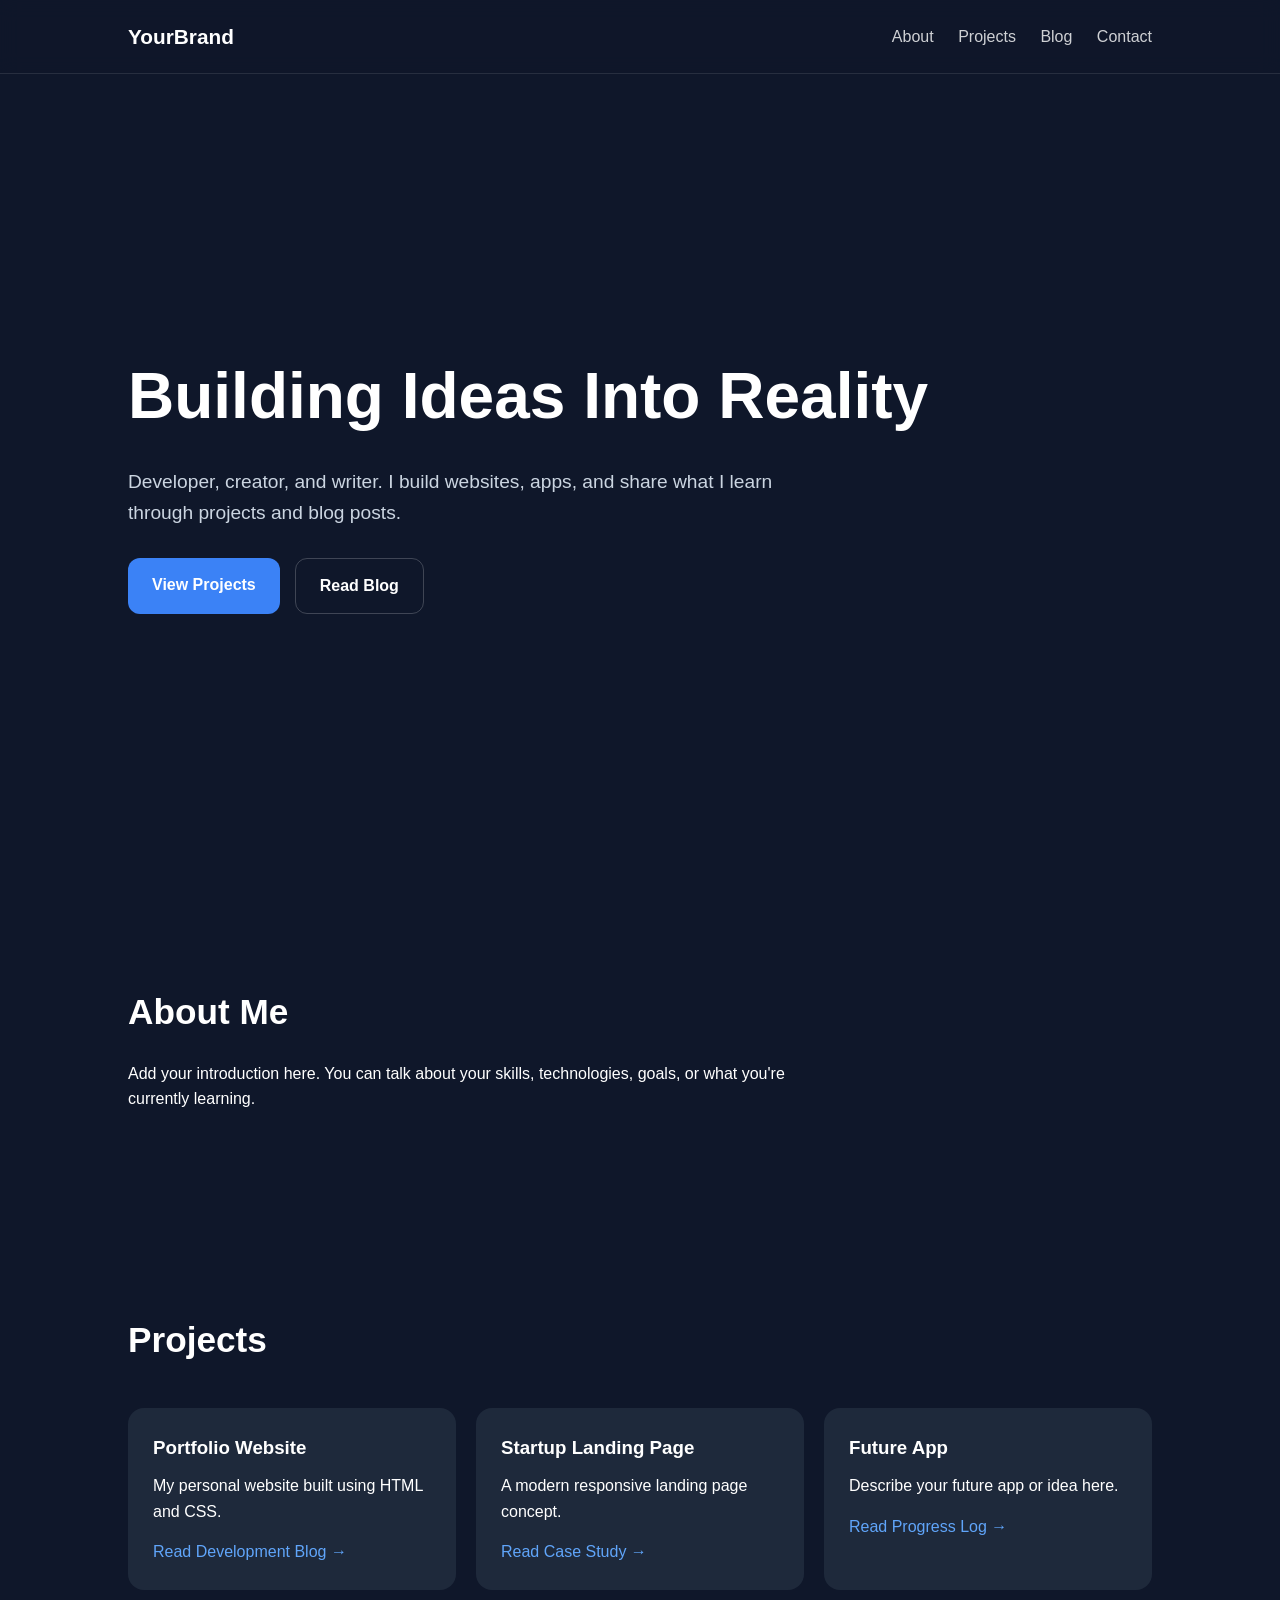
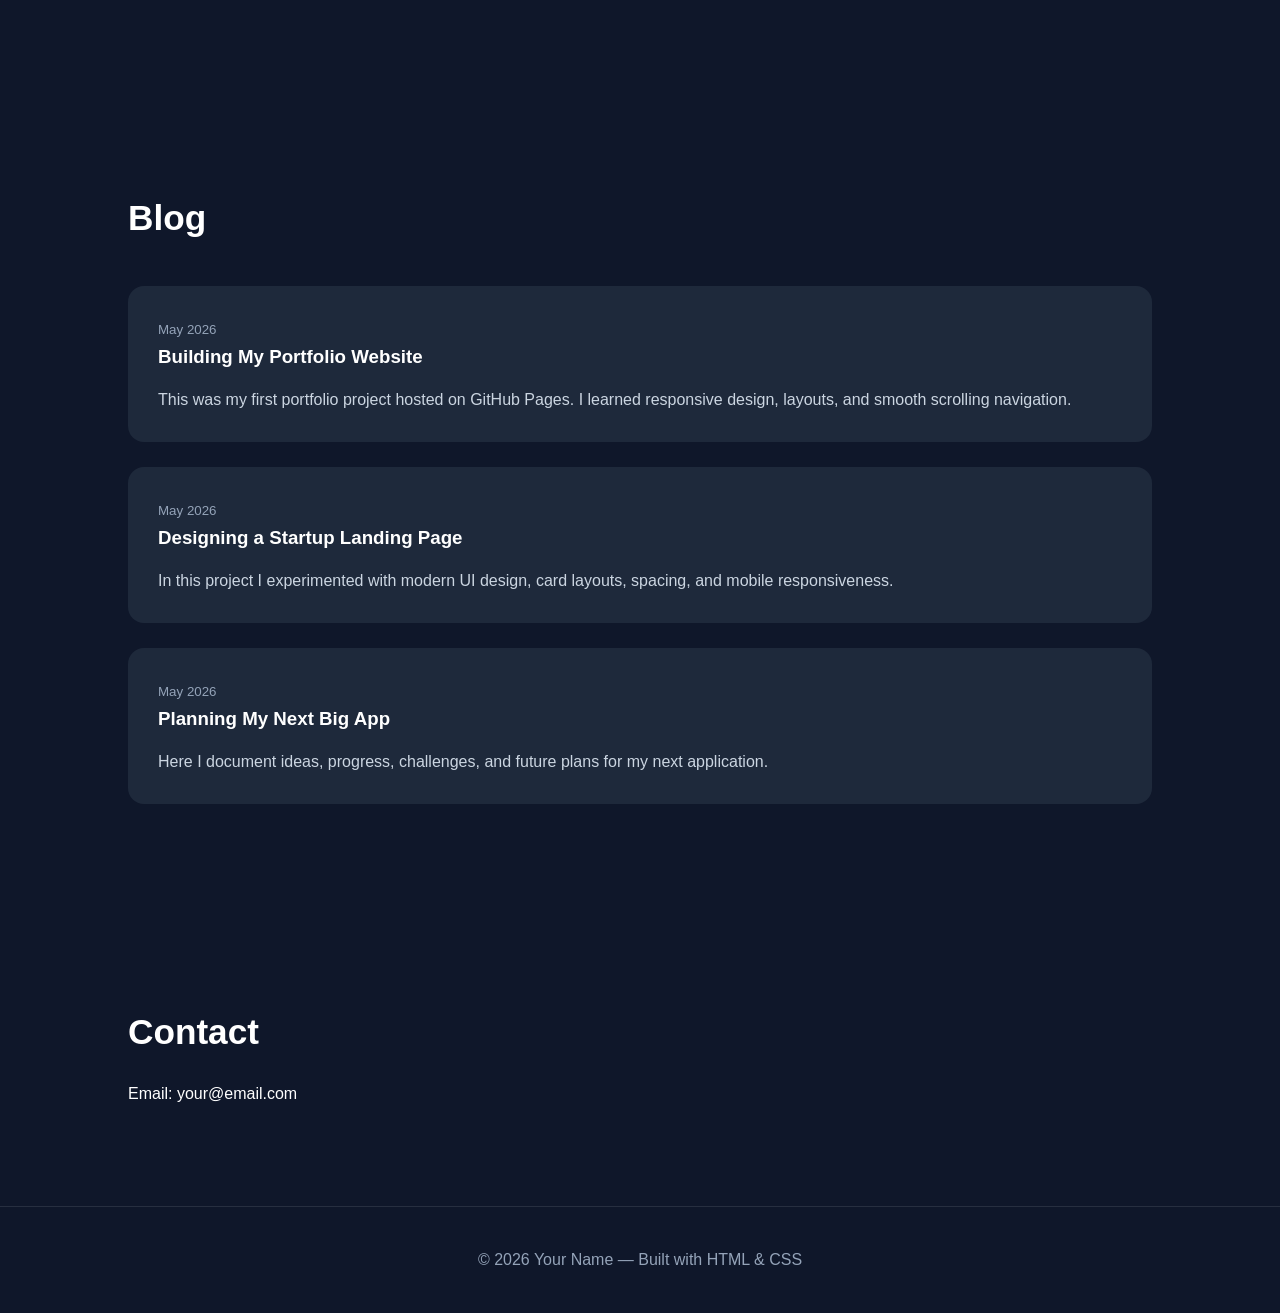
==== index.html @ 17de9a35 "Update index.html" ====
<!DOCTYPE html>
<html lang="en">
<head>
  <meta charset="UTF-8" />
  <meta name="viewport" content="width=device-width, initial-scale=1.0"/>

  <title>Your Portfolio</title>

  <style>
    *{
      margin:0;
      padding:0;
      box-sizing:border-box;
      scroll-behavior:smooth;
    }

    body{
      font-family: Arial, sans-serif;
      background:#0f172a;
      color:white;
      line-height:1.6;
    }

    header{
      position:sticky;
      top:0;
      background:#0f172aee;
      backdrop-filter:blur(10px);
      border-bottom:1px solid rgba(255,255,255,0.1);
      padding:20px 10%;
      display:flex;
      justify-content:space-between;
      align-items:center;
      z-index:1000;
    }

    .logo{
      font-size:1.3rem;
      font-weight:bold;
    }

    nav a{
      color:white;
      text-decoration:none;
      margin-left:20px;
      opacity:0.8;
      transition:0.2s;
    }

    nav a:hover{
      opacity:1;
    }

    .hero{
      min-height:90vh;
      display:flex;
      flex-direction:column;
      justify-content:center;
      padding:0 10%;
    }

    .hero h1{
      font-size:4rem;
      margin-bottom:20px;
    }

    .hero p{
      max-width:650px;
      color:#cbd5e1;
      font-size:1.2rem;
      margin-bottom:30px;
    }

    .buttons{
      display:flex;
      gap:15px;
      flex-wrap:wrap;
    }

    .btn{
      padding:14px 24px;
      border-radius:12px;
      text-decoration:none;
      font-weight:bold;
      transition:0.2s;
    }

    .primary{
      background:#3b82f6;
      color:white;
    }

    .primary:hover{
      background:#2563eb;
    }

    .secondary{
      border:1px solid rgba(255,255,255,0.2);
      color:white;
    }

    .secondary:hover{
      background:rgba(255,255,255,0.05);
    }

    section{
      padding:100px 10%;
    }

    h2{
      font-size:2.2rem;
      margin-bottom:20px;
    }

    .projects-grid{
      display:grid;
      grid-template-columns:repeat(auto-fit,minmax(250px,1fr));
      gap:20px;
      margin-top:40px;
    }

    .project-card{
      background:#1e293b;
      padding:25px;
      border-radius:16px;
      transition:0.2s;
    }

    .project-card:hover{
      transform:translateY(-5px);
    }

    .project-card h3{
      margin-bottom:10px;
    }

    .project-card a{
      display:inline-block;
      margin-top:15px;
      color:#60a5fa;
      text-decoration:none;
    }

    .blog-container{
      display:grid;
      gap:25px;
      margin-top:40px;
    }

    .blog-post{
      background:#1e293b;
      padding:30px;
      border-radius:16px;
    }

    .blog-post h3{
      margin-bottom:10px;
    }

    .blog-post small{
      color:#94a3b8;
    }

    .blog-post p{
      margin-top:15px;
      color:#cbd5e1;
    }

    footer{
      text-align:center;
      padding:40px;
      color:#94a3b8;
      border-top:1px solid rgba(255,255,255,0.1);
    }

    @media(max-width:768px){
      .hero h1{
        font-size:2.8rem;
      }

      nav{
        display:none;
      }
    }
  </style>
</head>

<body>

  <header>
    <div class="logo">YourBrand</div>

    <nav>
      <a href="#about">About</a>
      <a href="#projects">Projects</a>
      <a href="#blog">Blog</a>
      <a href="#contact">Contact</a>
    </nav>
  </header>

  <!-- HERO -->
  <main class="hero">
    <h1>Building Ideas Into Reality</h1>

    <p>
      Developer, creator, and writer.
      I build websites, apps, and share what I learn through projects and blog posts.
    </p>

    <div class="buttons">
      <a class="btn primary" href="#projects">
        View Projects
      </a>

      <a class="btn secondary" href="#blog">
        Read Blog
      </a>
    </div>
  </main>

  <!-- ABOUT -->
  <section id="about">
    <h2>About Me</h2>

    <p style="max-width:700px;">
      Add your introduction here.
      You can talk about your skills, technologies, goals,
      or what you're currently learning.
    </p>
  </section>

  <!-- PROJECTS -->
  <section id="projects">
    <h2>Projects</h2>

    <div class="projects-grid">

      <div class="project-card">
        <h3>Portfolio Website</h3>

        <p>
          My personal website built using HTML and CSS.
        </p>

        <a href="#blog-post-1">
          Read Development Blog →
        </a>
      </div>

      <div class="project-card">
        <h3>Startup Landing Page</h3>

        <p>
          A modern responsive landing page concept.
        </p>

        <a href="#blog-post-2">
          Read Case Study →
        </a>
      </div>

      <div class="project-card">
        <h3>Future App</h3>

        <p>
          Describe your future app or idea here.
        </p>

        <a href="#blog-post-3">
          Read Progress Log →
        </a>
      </div>

    </div>
  </section>

  <!-- BLOG -->
  <section id="blog">
    <h2>Blog</h2>

    <div class="blog-container">

      <article class="blog-post" id="blog-post-1">
        <small>May 2026</small>

        <h3>Building My Portfolio Website</h3>

        <p>
          This was my first portfolio project hosted on GitHub Pages.
          I learned responsive design, layouts, and smooth scrolling navigation.
        </p>
      </article>

      <article class="blog-post" id="blog-post-2">
        <small>May 2026</small>

        <h3>Designing a Startup Landing Page</h3>

        <p>
          In this project I experimented with modern UI design,
          card layouts, spacing, and mobile responsiveness.
        </p>
      </article>

      <article class="blog-post" id="blog-post-3">
        <small>May 2026</small>

        <h3>Planning My Next Big App</h3>

        <p>
          Here I document ideas, progress, challenges,
          and future plans for my next application.
        </p>
      </article>

    </div>
  </section>

  <!-- CONTACT -->
  <section id="contact">
    <h2>Contact</h2>

    <p>Email: your@email.com</p>
  </section>

  <footer>
    © 2026 Your Name — Built with HTML & CSS
  </footer>

</body>
</html>
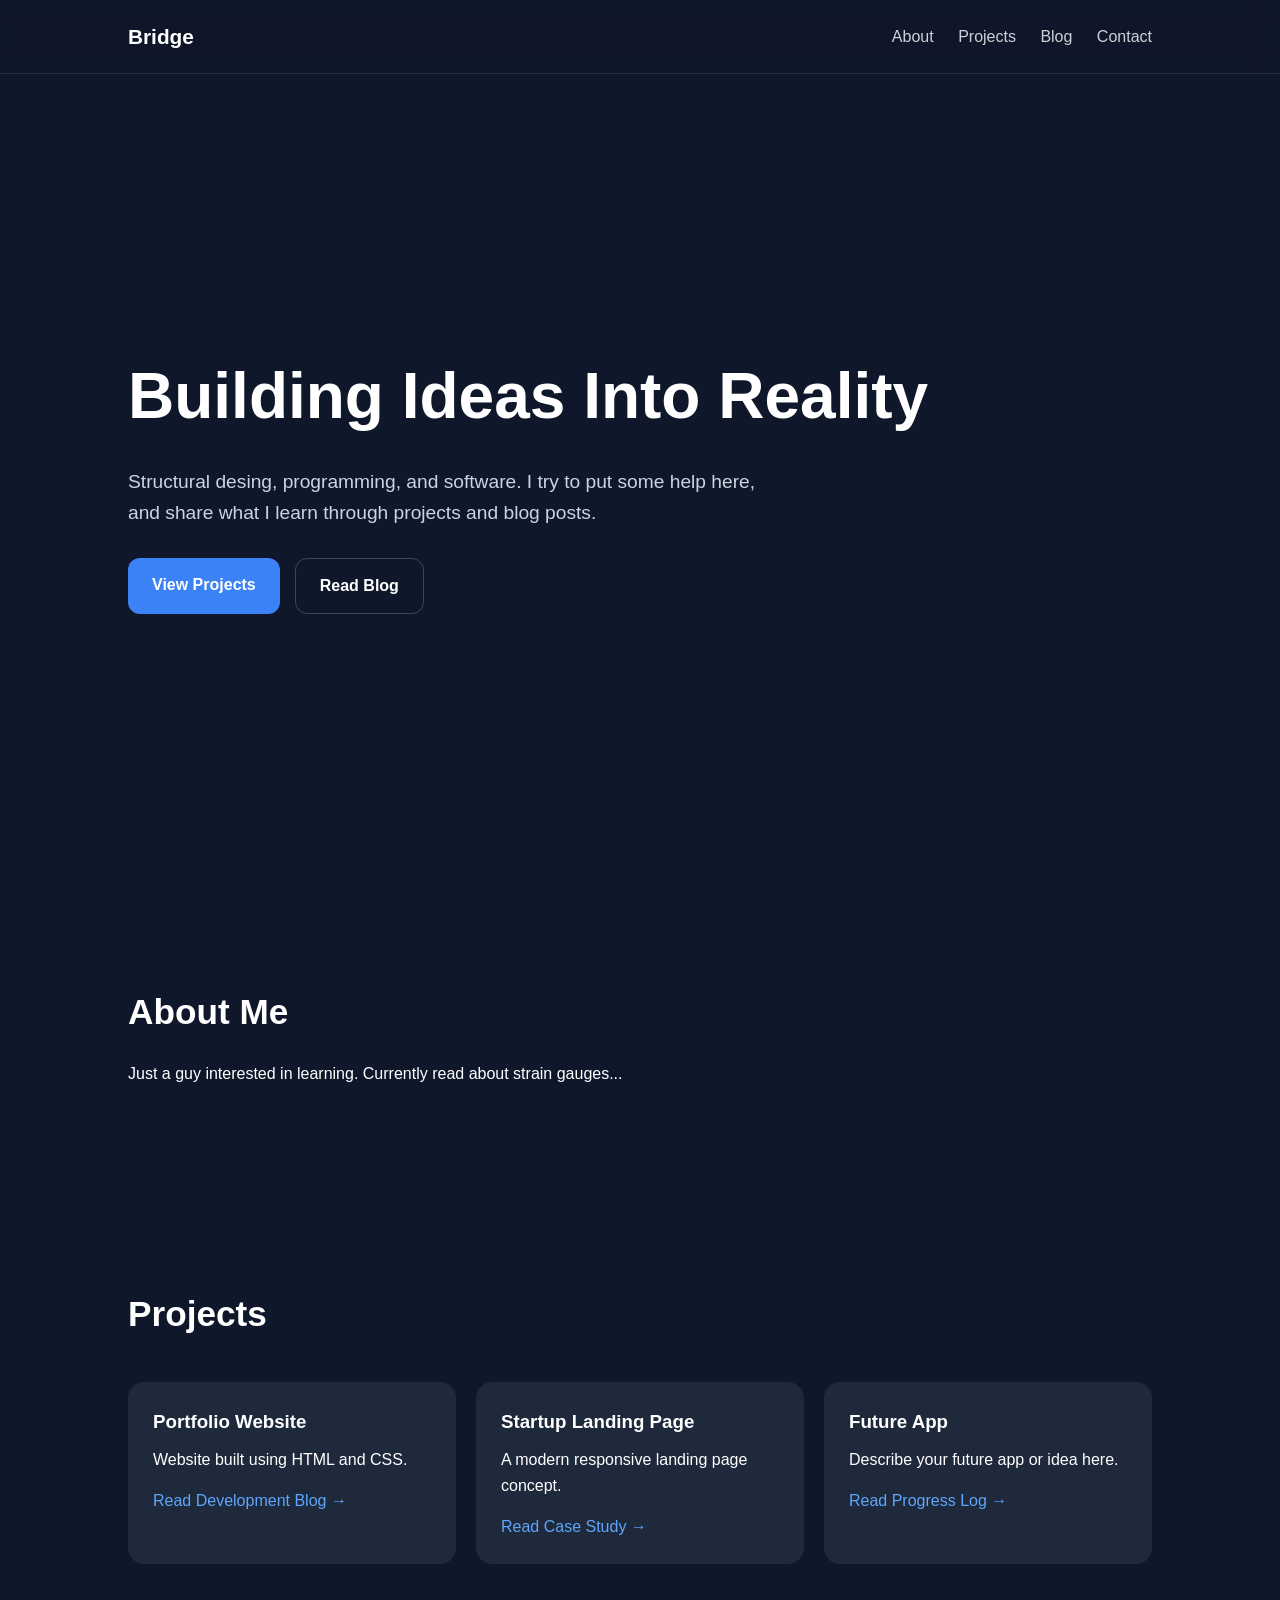
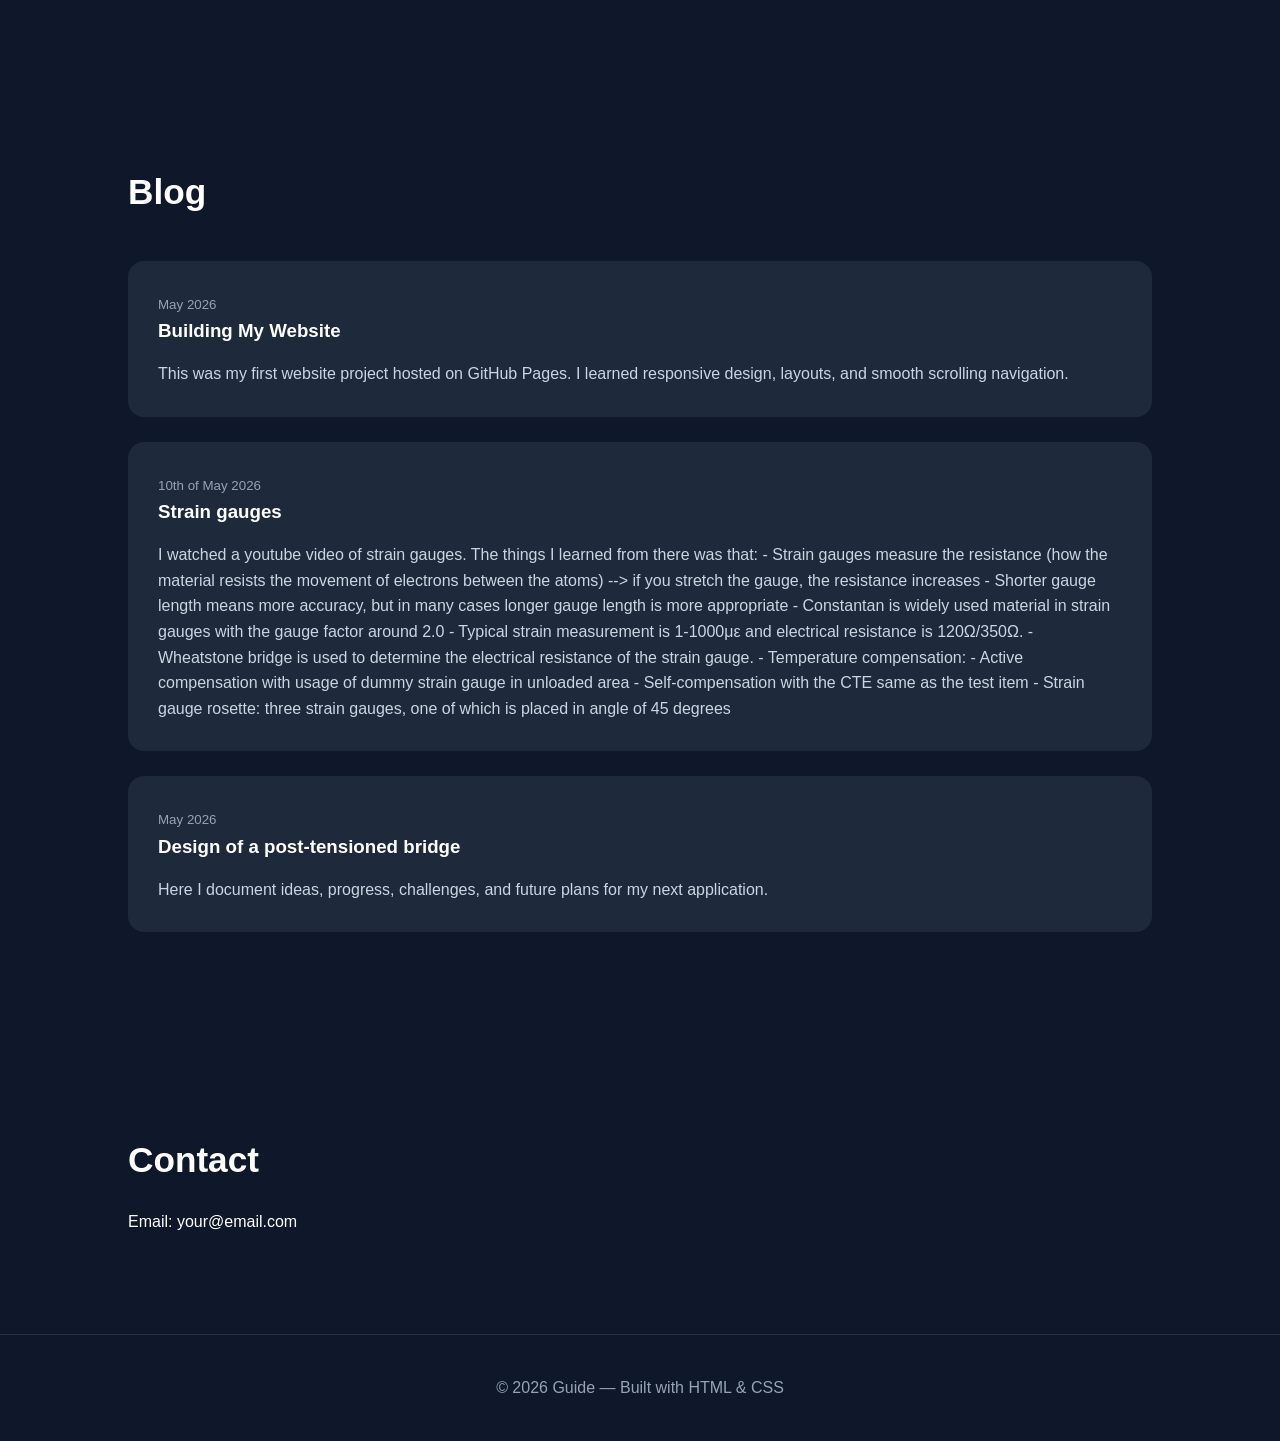
==== commit addc75dd: "Update index.html" ====
--- a/index.html
+++ b/index.html
@@ -4,7 +4,7 @@
   <meta charset="UTF-8" />
   <meta name="viewport" content="width=device-width, initial-scale=1.0"/>
 
-  <title>Your Portfolio</title>
+  <title>Structural design</title>
 
   <style>
     *{
@@ -188,7 +188,7 @@
 <body>
 
   <header>
-    <div class="logo">YourBrand</div>
+    <div class="logo">Bridge</div>
 
     <nav>
       <a href="#about">About</a>
@@ -203,8 +203,8 @@
     <h1>Building Ideas Into Reality</h1>
 
     <p>
-      Developer, creator, and writer.
-      I build websites, apps, and share what I learn through projects and blog posts.
+      Structural desing, programming, and software.
+      I try to put some help here, and share what I learn through projects and blog posts.
     </p>
 
     <div class="buttons">
@@ -223,9 +223,8 @@
     <h2>About Me</h2>
 
     <p style="max-width:700px;">
-      Add your introduction here.
-      You can talk about your skills, technologies, goals,
-      or what you're currently learning.
+      Just a guy interested in learning.
+      Currently read about strain gauges...
     </p>
   </section>
 
@@ -239,7 +238,7 @@
         <h3>Portfolio Website</h3>
 
         <p>
-          My personal website built using HTML and CSS.
+          Website built using HTML and CSS.
         </p>
 
         <a href="#blog-post-1">
@@ -283,29 +282,37 @@
       <article class="blog-post" id="blog-post-1">
         <small>May 2026</small>
 
-        <h3>Building My Portfolio Website</h3>
-
-        <p>
-          This was my first portfolio project hosted on GitHub Pages.
+        <h3>Building My Website</h3>
+
+        <p>
+          This was my first website project hosted on GitHub Pages.
           I learned responsive design, layouts, and smooth scrolling navigation.
         </p>
       </article>
 
       <article class="blog-post" id="blog-post-2">
-        <small>May 2026</small>
-
-        <h3>Designing a Startup Landing Page</h3>
-
-        <p>
-          In this project I experimented with modern UI design,
-          card layouts, spacing, and mobile responsiveness.
+        <small>10th of May 2026</small>
+
+        <h3>Strain gauges</h3>
+
+        <p>
+          I watched a youtube video of strain gauges. The things I learned from there was that:
+          - Strain gauges measure the resistance (how the material resists the movement of electrons between the atoms) --> if you stretch the gauge, the resistance increases
+          - Shorter gauge length means more accuracy, but in many cases longer gauge length is more appropriate
+          - Constantan is widely used material in strain gauges with the gauge factor around 2.0
+          - Typical strain measurement is 1-1000με and electrical resistance is 120Ω/350Ω.
+          - Wheatstone bridge is used to determine the electrical resistance of the strain gauge.
+          - Temperature compensation:
+            - Active compensation with usage of dummy strain gauge in unloaded area
+            - Self-compensation with the CTE same as the test item
+          - Strain gauge rosette: three strain gauges, one of which is placed in angle of 45 degrees
         </p>
       </article>
 
       <article class="blog-post" id="blog-post-3">
         <small>May 2026</small>
 
-        <h3>Planning My Next Big App</h3>
+        <h3>Design of a post-tensioned bridge</h3>
 
         <p>
           Here I document ideas, progress, challenges,
@@ -324,7 +331,7 @@
   </section>
 
   <footer>
-    © 2026 Your Name — Built with HTML & CSS
+    © 2026 Guide — Built with HTML & CSS
   </footer>
 
 </body>
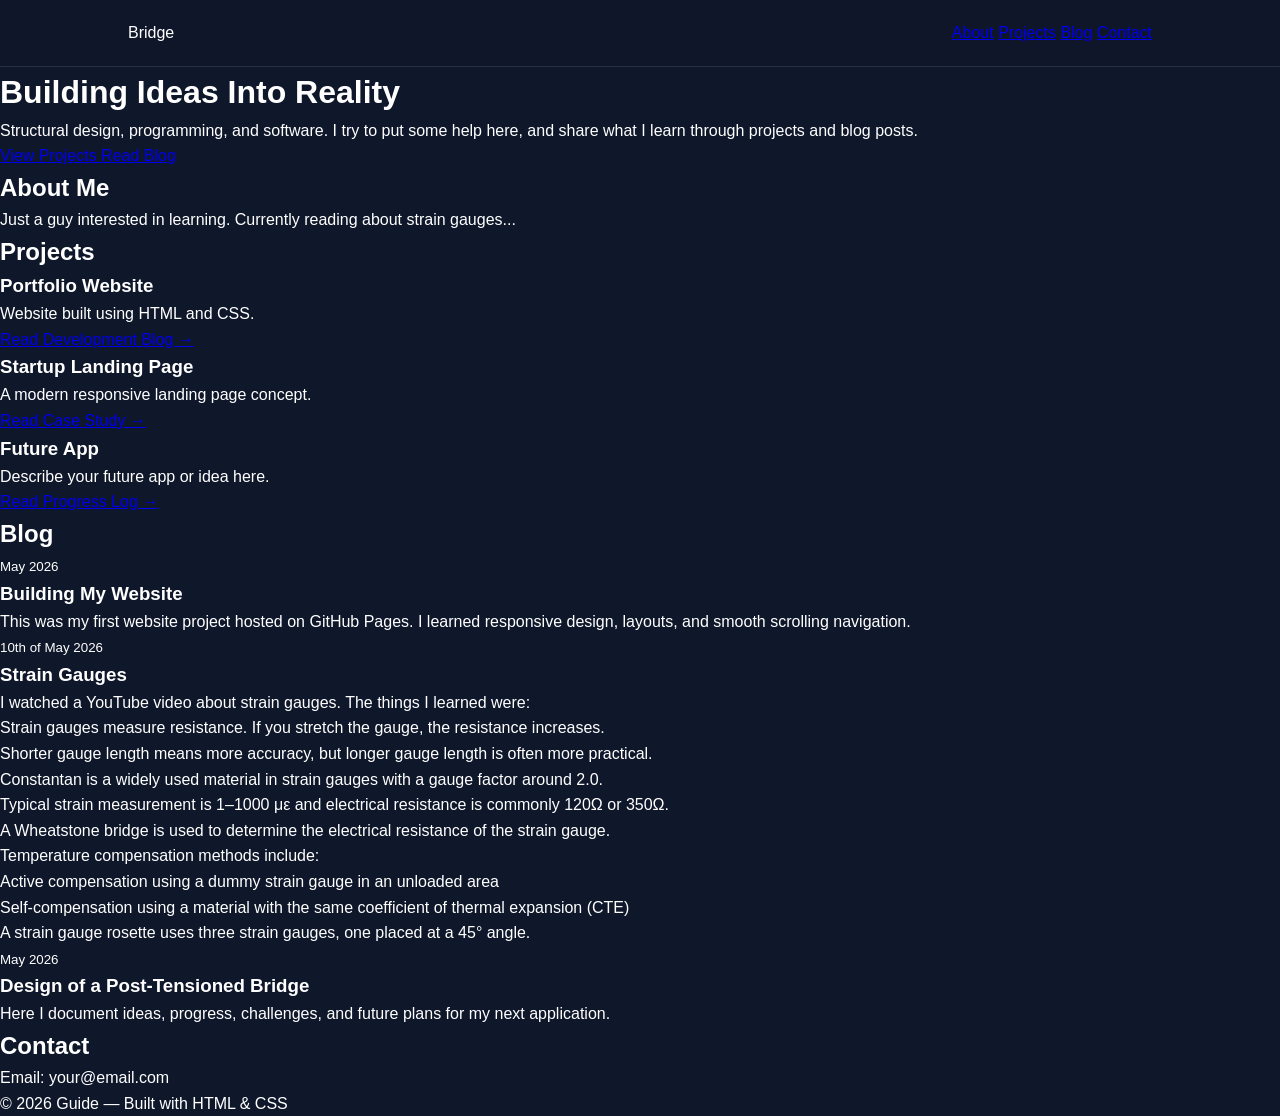
==== commit e380a380: "Update index.html" ====
--- a/index.html
+++ b/index.html
@@ -6,183 +6,7 @@
 
   <title>Structural design</title>
 
-  <style>
-    *{
-      margin:0;
-      padding:0;
-      box-sizing:border-box;
-      scroll-behavior:smooth;
-    }
-
-    body{
-      font-family: Arial, sans-serif;
-      background:#0f172a;
-      color:white;
-      line-height:1.6;
-    }
-
-    header{
-      position:sticky;
-      top:0;
-      background:#0f172aee;
-      backdrop-filter:blur(10px);
-      border-bottom:1px solid rgba(255,255,255,0.1);
-      padding:20px 10%;
-      display:flex;
-      justify-content:space-between;
-      align-items:center;
-      z-index:1000;
-    }
-
-    .logo{
-      font-size:1.3rem;
-      font-weight:bold;
-    }
-
-    nav a{
-      color:white;
-      text-decoration:none;
-      margin-left:20px;
-      opacity:0.8;
-      transition:0.2s;
-    }
-
-    nav a:hover{
-      opacity:1;
-    }
-
-    .hero{
-      min-height:90vh;
-      display:flex;
-      flex-direction:column;
-      justify-content:center;
-      padding:0 10%;
-    }
-
-    .hero h1{
-      font-size:4rem;
-      margin-bottom:20px;
-    }
-
-    .hero p{
-      max-width:650px;
-      color:#cbd5e1;
-      font-size:1.2rem;
-      margin-bottom:30px;
-    }
-
-    .buttons{
-      display:flex;
-      gap:15px;
-      flex-wrap:wrap;
-    }
-
-    .btn{
-      padding:14px 24px;
-      border-radius:12px;
-      text-decoration:none;
-      font-weight:bold;
-      transition:0.2s;
-    }
-
-    .primary{
-      background:#3b82f6;
-      color:white;
-    }
-
-    .primary:hover{
-      background:#2563eb;
-    }
-
-    .secondary{
-      border:1px solid rgba(255,255,255,0.2);
-      color:white;
-    }
-
-    .secondary:hover{
-      background:rgba(255,255,255,0.05);
-    }
-
-    section{
-      padding:100px 10%;
-    }
-
-    h2{
-      font-size:2.2rem;
-      margin-bottom:20px;
-    }
-
-    .projects-grid{
-      display:grid;
-      grid-template-columns:repeat(auto-fit,minmax(250px,1fr));
-      gap:20px;
-      margin-top:40px;
-    }
-
-    .project-card{
-      background:#1e293b;
-      padding:25px;
-      border-radius:16px;
-      transition:0.2s;
-    }
-
-    .project-card:hover{
-      transform:translateY(-5px);
-    }
-
-    .project-card h3{
-      margin-bottom:10px;
-    }
-
-    .project-card a{
-      display:inline-block;
-      margin-top:15px;
-      color:#60a5fa;
-      text-decoration:none;
-    }
-
-    .blog-container{
-      display:grid;
-      gap:25px;
-      margin-top:40px;
-    }
-
-    .blog-post{
-      background:#1e293b;
-      padding:30px;
-      border-radius:16px;
-    }
-
-    .blog-post h3{
-      margin-bottom:10px;
-    }
-
-    .blog-post small{
-      color:#94a3b8;
-    }
-
-    .blog-post p{
-      margin-top:15px;
-      color:#cbd5e1;
-    }
-
-    footer{
-      text-align:center;
-      padding:40px;
-      color:#94a3b8;
-      border-top:1px solid rgba(255,255,255,0.1);
-    }
-
-    @media(max-width:768px){
-      .hero h1{
-        font-size:2.8rem;
-      }
-
-      nav{
-        display:none;
-      }
-    }
-  </style>
+  <link rel="stylesheet" href="styles.css">
 </head>
 
 <body>
@@ -203,7 +27,7 @@
     <h1>Building Ideas Into Reality</h1>
 
     <p>
-      Structural desing, programming, and software.
+      Structural design, programming, and software.
       I try to put some help here, and share what I learn through projects and blog posts.
     </p>
 
@@ -222,9 +46,9 @@
   <section id="about">
     <h2>About Me</h2>
 
-    <p style="max-width:700px;">
+    <p class="about-text">
       Just a guy interested in learning.
-      Currently read about strain gauges...
+      Currently reading about strain gauges...
     </p>
   </section>
 
@@ -293,26 +117,64 @@
       <article class="blog-post" id="blog-post-2">
         <small>10th of May 2026</small>
 
-        <h3>Strain gauges</h3>
-
-        <p>
-          I watched a youtube video of strain gauges. The things I learned from there was that:
-          - Strain gauges measure the resistance (how the material resists the movement of electrons between the atoms) --> if you stretch the gauge, the resistance increases
-          - Shorter gauge length means more accuracy, but in many cases longer gauge length is more appropriate
-          - Constantan is widely used material in strain gauges with the gauge factor around 2.0
-          - Typical strain measurement is 1-1000με and electrical resistance is 120Ω/350Ω.
-          - Wheatstone bridge is used to determine the electrical resistance of the strain gauge.
-          - Temperature compensation:
-            - Active compensation with usage of dummy strain gauge in unloaded area
-            - Self-compensation with the CTE same as the test item
-          - Strain gauge rosette: three strain gauges, one of which is placed in angle of 45 degrees
-        </p>
+        <h3>Strain Gauges</h3>
+
+        <p>
+          I watched a YouTube video about strain gauges. The things I learned were:
+        </p>
+
+        <ul>
+          <li>
+            Strain gauges measure resistance. If you stretch the gauge,
+            the resistance increases.
+          </li>
+
+          <li>
+            Shorter gauge length means more accuracy,
+            but longer gauge length is often more practical.
+          </li>
+
+          <li>
+            Constantan is a widely used material in strain gauges
+            with a gauge factor around 2.0.
+          </li>
+
+          <li>
+            Typical strain measurement is 1–1000 με and electrical
+            resistance is commonly 120Ω or 350Ω.
+          </li>
+
+          <li>
+            A Wheatstone bridge is used to determine the electrical
+            resistance of the strain gauge.
+          </li>
+
+          <li>
+            Temperature compensation methods include:
+            <ul>
+              <li>
+                Active compensation using a dummy strain gauge
+                in an unloaded area
+              </li>
+
+              <li>
+                Self-compensation using a material with the same
+                coefficient of thermal expansion (CTE)
+              </li>
+            </ul>
+          </li>
+
+          <li>
+            A strain gauge rosette uses three strain gauges,
+            one placed at a 45° angle.
+          </li>
+        </ul>
       </article>
 
       <article class="blog-post" id="blog-post-3">
         <small>May 2026</small>
 
-        <h3>Design of a post-tensioned bridge</h3>
+        <h3>Design of a Post-Tensioned Bridge</h3>
 
         <p>
           Here I document ideas, progress, challenges,
--- a/styles.css
+++ b/styles.css
@@ -0,0 +1,28 @@
+*{
+  margin:0;
+  padding:0;
+  box-sizing:border-box;
+  scroll-behavior:smooth;
+}
+
+body{
+  font-family: Arial, sans-serif;
+  background:#0f172a;
+  color:white;
+  line-height:1.6;
+}
+
+header{
+  position:sticky;
+  top:0;
+  background:#0f172aee;
+  backdrop-filter:blur(10px);
+  border-bottom:1px solid rgba(255,255,255,0.1);
+  padding:20px 10%;
+  display:flex;
+  justify-content:space-between;
+  align-items:center;
+  z-index:1000;
+}
+
+/* keep pasting the rest of your CSS here */
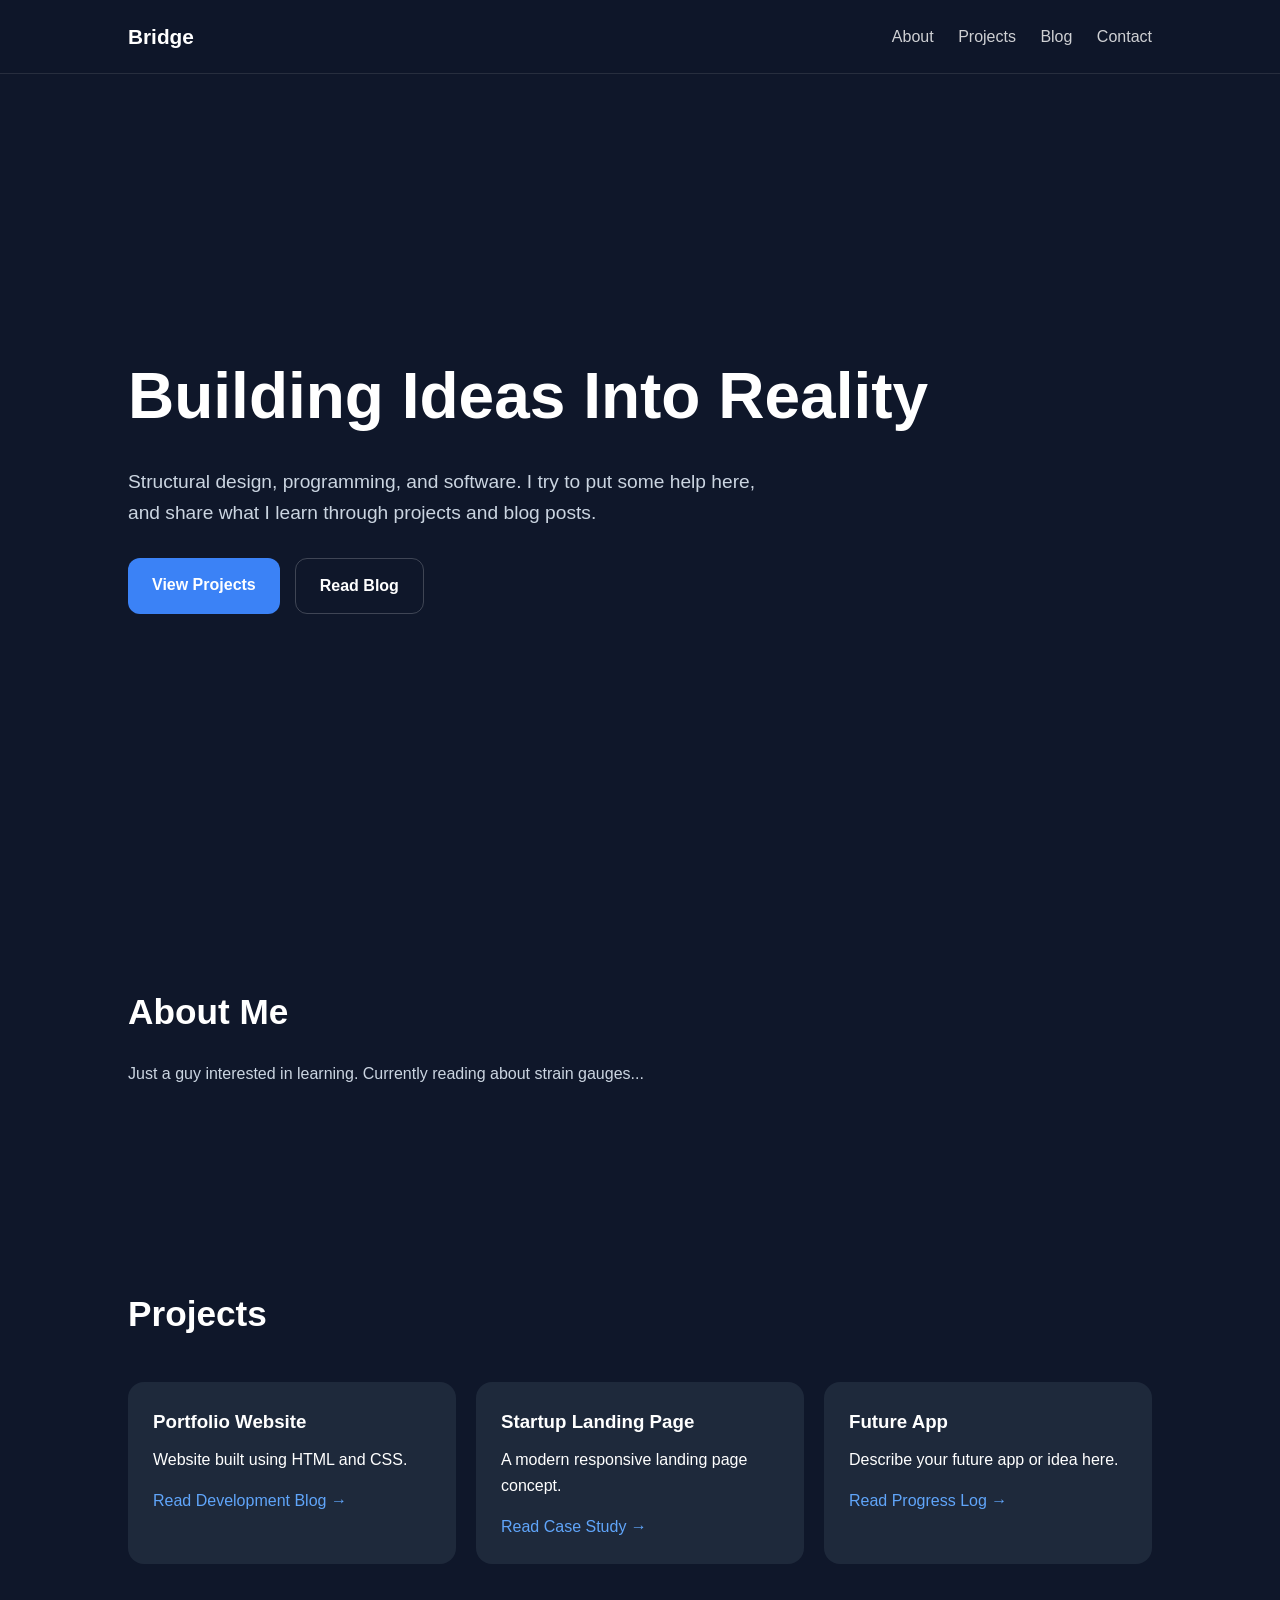
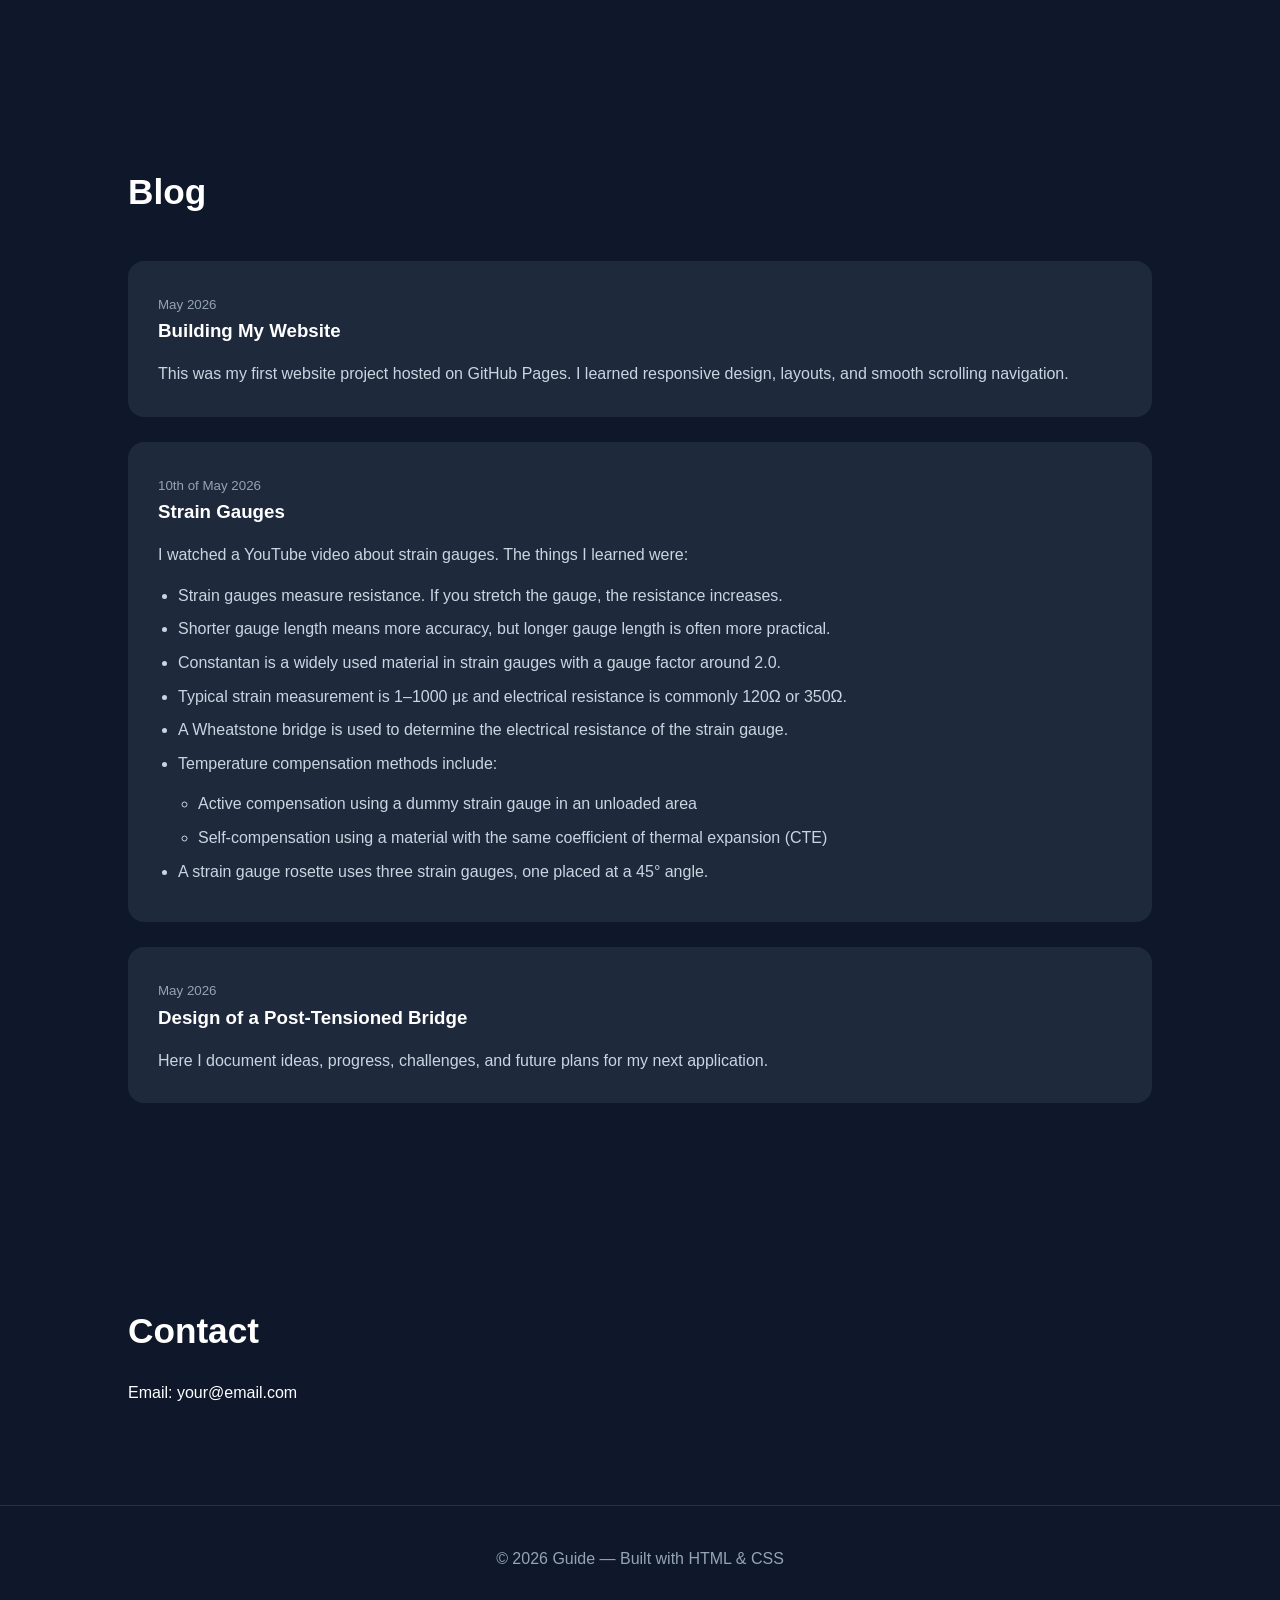
==== commit d1ef74d0: "Update index.html" ====
--- a/index.html
+++ b/index.html
@@ -5,8 +5,8 @@
   <meta name="viewport" content="width=device-width, initial-scale=1.0"/>
 
   <title>Structural design</title>
-
-  <link rel="stylesheet" href="styles.css">
+  
+  <link rel="stylesheet" href="css/styles.css">
 </head>
 
 <body>
--- a/css/styles.css
+++ b/css/styles.css
@@ -0,0 +1,197 @@
+* {
+  margin: 0;
+  padding: 0;
+  box-sizing: border-box;
+  scroll-behavior: smooth;
+}
+
+body {
+  font-family: Arial, sans-serif;
+  background: #0f172a;
+  color: white;
+  line-height: 1.6;
+}
+
+/* HEADER */
+header {
+  position: sticky;
+  top: 0;
+  background: rgba(15, 23, 42, 0.9);
+  backdrop-filter: blur(10px);
+  border-bottom: 1px solid rgba(255, 255, 255, 0.1);
+  padding: 20px 10%;
+  display: flex;
+  justify-content: space-between;
+  align-items: center;
+  z-index: 1000;
+}
+
+.logo {
+  font-size: 1.3rem;
+  font-weight: bold;
+}
+
+nav a {
+  color: white;
+  text-decoration: none;
+  margin-left: 20px;
+  opacity: 0.8;
+  transition: 0.2s;
+}
+
+nav a:hover {
+  opacity: 1;
+}
+
+/* HERO */
+.hero {
+  min-height: 90vh;
+  display: flex;
+  flex-direction: column;
+  justify-content: center;
+  padding: 0 10%;
+}
+
+.hero h1 {
+  font-size: 4rem;
+  margin-bottom: 20px;
+}
+
+.hero p {
+  max-width: 650px;
+  color: #cbd5e1;
+  font-size: 1.2rem;
+  margin-bottom: 30px;
+}
+
+.buttons {
+  display: flex;
+  gap: 15px;
+  flex-wrap: wrap;
+}
+
+.btn {
+  padding: 14px 24px;
+  border-radius: 12px;
+  text-decoration: none;
+  font-weight: bold;
+  transition: 0.2s;
+}
+
+.primary {
+  background: #3b82f6;
+  color: white;
+}
+
+.primary:hover {
+  background: #2563eb;
+}
+
+.secondary {
+  border: 1px solid rgba(255, 255, 255, 0.2);
+  color: white;
+}
+
+.secondary:hover {
+  background: rgba(255, 255, 255, 0.05);
+}
+
+/* SECTIONS */
+section {
+  padding: 100px 10%;
+}
+
+h2 {
+  font-size: 2.2rem;
+  margin-bottom: 20px;
+}
+
+/* ABOUT */
+.about-text {
+  max-width: 700px;
+  color: #cbd5e1;
+}
+
+/* PROJECTS */
+.projects-grid {
+  display: grid;
+  grid-template-columns: repeat(auto-fit, minmax(250px, 1fr));
+  gap: 20px;
+  margin-top: 40px;
+}
+
+.project-card {
+  background: #1e293b;
+  padding: 25px;
+  border-radius: 16px;
+  transition: 0.2s;
+}
+
+.project-card:hover {
+  transform: translateY(-5px);
+}
+
+.project-card h3 {
+  margin-bottom: 10px;
+}
+
+.project-card a {
+  display: inline-block;
+  margin-top: 15px;
+  color: #60a5fa;
+  text-decoration: none;
+}
+
+/* BLOG */
+.blog-container {
+  display: grid;
+  gap: 25px;
+  margin-top: 40px;
+}
+
+.blog-post {
+  background: #1e293b;
+  padding: 30px;
+  border-radius: 16px;
+}
+
+.blog-post h3 {
+  margin-bottom: 10px;
+}
+
+.blog-post small {
+  color: #94a3b8;
+}
+
+.blog-post p,
+.blog-post ul {
+  margin-top: 15px;
+  color: #cbd5e1;
+}
+
+.blog-post ul {
+  padding-left: 20px;
+}
+
+.blog-post li {
+  margin-bottom: 8px;
+}
+
+/* FOOTER */
+footer {
+  text-align: center;
+  padding: 40px;
+  color: #94a3b8;
+  border-top: 1px solid rgba(255, 255, 255, 0.1);
+}
+
+/* RESPONSIVE */
+@media (max-width: 768px) {
+  .hero h1 {
+    font-size: 2.8rem;
+  }
+
+  nav {
+    display: none;
+  }
+}
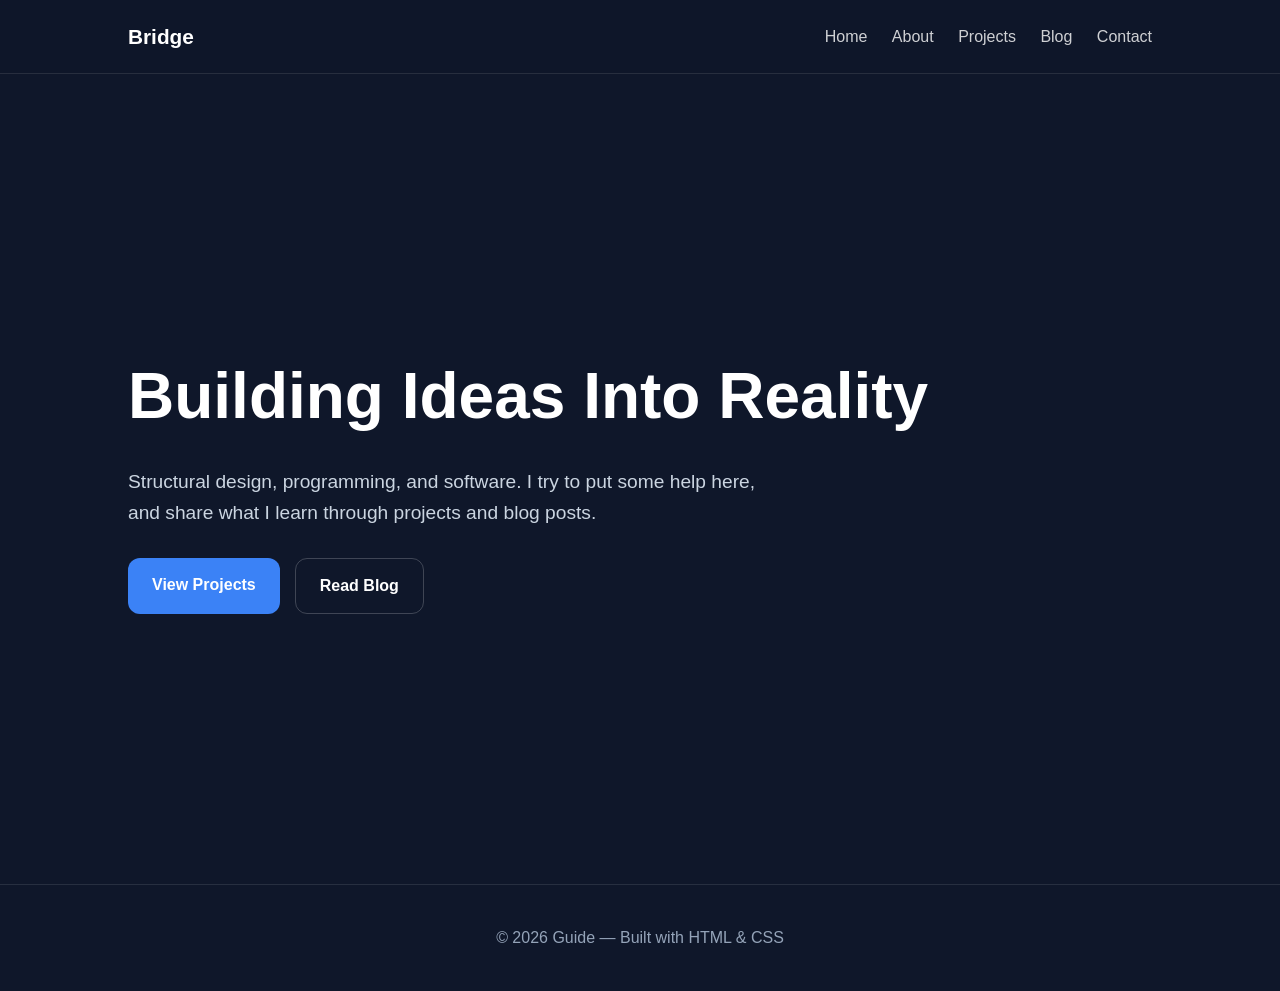
==== commit 2c58ab3c: "Update index.html" ====
--- a/index.html
+++ b/index.html
@@ -3,198 +3,41 @@
 <head>
   <meta charset="UTF-8" />
   <meta name="viewport" content="width=device-width, initial-scale=1.0"/>
-
-  <title>Structural design</title>
-  
+  <title>Structural Design - Home</title>
   <link rel="stylesheet" href="css/styles.css">
 </head>
 
 <body>
 
-  <header>
-    <div class="logo">Bridge</div>
+<header>
+  <div class="logo">Bridge</div>
 
-    <nav>
-      <a href="#about">About</a>
-      <a href="#projects">Projects</a>
-      <a href="#blog">Blog</a>
-      <a href="#contact">Contact</a>
-    </nav>
-  </header>
+  <nav>
+    <a href="index.html">Home</a>
+    <a href="about.html">About</a>
+    <a href="projects.html">Projects</a>
+    <a href="blog.html">Blog</a>
+    <a href="contact.html">Contact</a>
+  </nav>
+</header>
 
-  <!-- HERO -->
-  <main class="hero">
-    <h1>Building Ideas Into Reality</h1>
+<main class="hero">
+  <h1>Building Ideas Into Reality</h1>
 
-    <p>
-      Structural design, programming, and software.
-      I try to put some help here, and share what I learn through projects and blog posts.
-    </p>
+  <p>
+    Structural design, programming, and software.
+    I try to put some help here, and share what I learn through projects and blog posts.
+  </p>
 
-    <div class="buttons">
-      <a class="btn primary" href="#projects">
-        View Projects
-      </a>
+  <div class="buttons">
+    <a class="btn primary" href="projects.html">View Projects</a>
+    <a class="btn secondary" href="blog.html">Read Blog</a>
+  </div>
+</main>
 
-      <a class="btn secondary" href="#blog">
-        Read Blog
-      </a>
-    </div>
-  </main>
-
-  <!-- ABOUT -->
-  <section id="about">
-    <h2>About Me</h2>
-
-    <p class="about-text">
-      Just a guy interested in learning.
-      Currently reading about strain gauges...
-    </p>
-  </section>
-
-  <!-- PROJECTS -->
-  <section id="projects">
-    <h2>Projects</h2>
-
-    <div class="projects-grid">
-
-      <div class="project-card">
-        <h3>Portfolio Website</h3>
-
-        <p>
-          Website built using HTML and CSS.
-        </p>
-
-        <a href="#blog-post-1">
-          Read Development Blog →
-        </a>
-      </div>
-
-      <div class="project-card">
-        <h3>Startup Landing Page</h3>
-
-        <p>
-          A modern responsive landing page concept.
-        </p>
-
-        <a href="#blog-post-2">
-          Read Case Study →
-        </a>
-      </div>
-
-      <div class="project-card">
-        <h3>Future App</h3>
-
-        <p>
-          Describe your future app or idea here.
-        </p>
-
-        <a href="#blog-post-3">
-          Read Progress Log →
-        </a>
-      </div>
-
-    </div>
-  </section>
-
-  <!-- BLOG -->
-  <section id="blog">
-    <h2>Blog</h2>
-
-    <div class="blog-container">
-
-      <article class="blog-post" id="blog-post-1">
-        <small>May 2026</small>
-
-        <h3>Building My Website</h3>
-
-        <p>
-          This was my first website project hosted on GitHub Pages.
-          I learned responsive design, layouts, and smooth scrolling navigation.
-        </p>
-      </article>
-
-      <article class="blog-post" id="blog-post-2">
-        <small>10th of May 2026</small>
-
-        <h3>Strain Gauges</h3>
-
-        <p>
-          I watched a YouTube video about strain gauges. The things I learned were:
-        </p>
-
-        <ul>
-          <li>
-            Strain gauges measure resistance. If you stretch the gauge,
-            the resistance increases.
-          </li>
-
-          <li>
-            Shorter gauge length means more accuracy,
-            but longer gauge length is often more practical.
-          </li>
-
-          <li>
-            Constantan is a widely used material in strain gauges
-            with a gauge factor around 2.0.
-          </li>
-
-          <li>
-            Typical strain measurement is 1–1000 με and electrical
-            resistance is commonly 120Ω or 350Ω.
-          </li>
-
-          <li>
-            A Wheatstone bridge is used to determine the electrical
-            resistance of the strain gauge.
-          </li>
-
-          <li>
-            Temperature compensation methods include:
-            <ul>
-              <li>
-                Active compensation using a dummy strain gauge
-                in an unloaded area
-              </li>
-
-              <li>
-                Self-compensation using a material with the same
-                coefficient of thermal expansion (CTE)
-              </li>
-            </ul>
-          </li>
-
-          <li>
-            A strain gauge rosette uses three strain gauges,
-            one placed at a 45° angle.
-          </li>
-        </ul>
-      </article>
-
-      <article class="blog-post" id="blog-post-3">
-        <small>May 2026</small>
-
-        <h3>Design of a Post-Tensioned Bridge</h3>
-
-        <p>
-          Here I document ideas, progress, challenges,
-          and future plans for my next application.
-        </p>
-      </article>
-
-    </div>
-  </section>
-
-  <!-- CONTACT -->
-  <section id="contact">
-    <h2>Contact</h2>
-
-    <p>Email: your@email.com</p>
-  </section>
-
-  <footer>
-    © 2026 Guide — Built with HTML & CSS
-  </footer>
+<footer>
+  © 2026 Guide — Built with HTML & CSS
+</footer>
 
 </body>
 </html>
